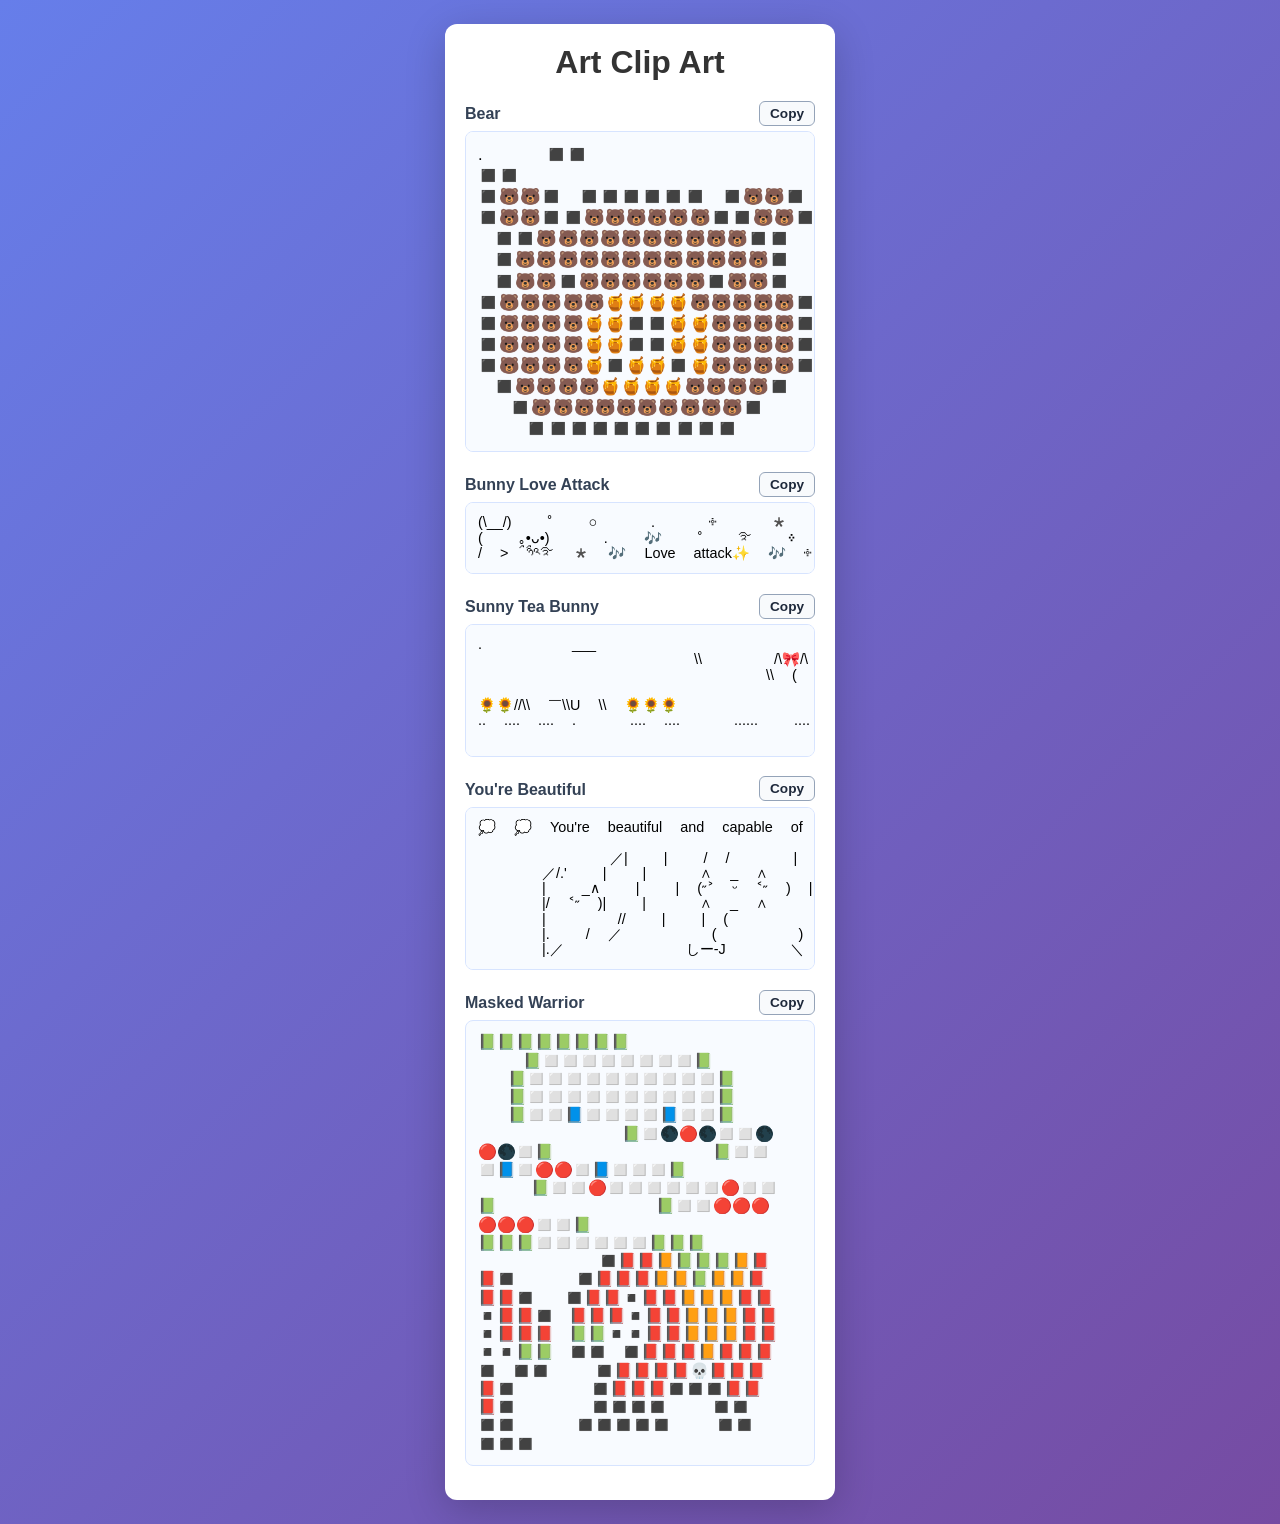
==== art/index.html @ ec059a57 "Add art" ====
<!DOCTYPE html>
<html lang="en">
<head>
    <meta charset="UTF-8">
    <meta name="viewport" content="width=device-width, initial-scale=1.0">
    <title>Art Clip Art</title>
    <link rel="stylesheet" href="styles.css">
</head>
<body>
    <main class="container">
        <h1>Art Clip Art</h1>
        <section class="clip-item">
            <div class="clip-item-header">
                <h2>Bear</h2>
                <button class="copy-btn" data-copy-target="art-bear" type="button">Copy</button>
            </div>
            <pre id="art-bear" class="clip-art">.   ◼◼　　　　　　　　　　◼◼
◼🐻🐻◼　◼◼◼◼◼◼　◼🐻🐻◼◼🐻🐻◼◼🐻🐻🐻🐻🐻🐻◼◼🐻🐻◼　◼◼🐻🐻🐻🐻🐻🐻🐻🐻🐻🐻◼◼　　◼🐻🐻🐻🐻🐻🐻🐻🐻🐻🐻🐻🐻◼　　◼🐻🐻◼🐻🐻🐻🐻🐻🐻◼🐻🐻◼　◼🐻🐻🐻🐻🐻🍯🍯🍯🍯🐻🐻🐻🐻🐻◼◼🐻🐻🐻🐻🍯🍯◼◼🍯🍯🐻🐻🐻🐻◼◼🐻🐻🐻🐻🍯🍯◼◼🍯🍯🐻🐻🐻🐻◼◼🐻🐻🐻🐻🍯◼🍯🍯◼🍯🐻🐻🐻🐻◼　◼🐻🐻🐻🐻🍯🍯🍯🍯🐻🐻🐻🐻◼　　　◼🐻🐻🐻🐻🐻🐻🐻🐻🐻🐻◼　　　　　◼◼◼◼◼◼◼◼◼◼</pre>
        </section>

        <section class="clip-item">
            <div class="clip-item-header">
                <h2>Bunny Love Attack</h2>
                <button class="copy-btn" data-copy-target="art-bunny-love" type="button">Copy</button>
            </div>
            <pre id="art-bunny-love" class="clip-art">(\__/)  ˚  ○   .   ༓   *  🎶  .   。࿐ ˖ 🎶
(  ｡•ᴗ•)   .  🎶  ˚  ࿐  ༶  🎶   .    *    ˖
/ > ཉྀའྀ࿐ * 🎶 Love attack✨ 🎶 ༓  .    *    ˖</pre>
        </section>

        <section class="clip-item">
            <div class="clip-item-header">
                <h2>Sunny Tea Bunny</h2>
                <button class="copy-btn" data-copy-target="art-sunny-tea" type="button">Copy</button>
            </div>
            <pre id="art-sunny-tea" class="clip-art">.     ___              🌞
            \\    /\🎀/\
                \\ (  -👀)
                    \\し☕  づ
🌻🌻//\\ ￣\\U \\ 🌻🌻🌻
.. .... .... .   .... ....   ......  ....
                                Everyone is crazy here</pre>
        </section>

        <section class="clip-item">
            <div class="clip-item-header">
                <h2>You're Beautiful</h2>
                <button class="copy-btn" data-copy-target="art-beautiful" type="button">Copy</button>
            </div>
            <pre id="art-beautiful" class="clip-art">💭 💭 You're beautiful and capable of GREAT things....
                                                ＿_＿＿_　
    　　　 ／|  |  / /　 　 |   | ＼
　　  ／/.&#39;  |  |   ∧ _ ∧    |   |//  ＼
　 　 |  _∧  |  | (˶˃ ᵕ ˂˶ ) |  |  ∧ _  |
　 　 |/ ˂˶ )|  |   ∧ _ ∧    |   |(˶˃  / |
　 　 |    //  |  | (　 　   ) |  |　 //  |
　 　 |.  / ／     (　　   )　  ＼//  |
　 　 |.／　      しー-J 　 　＼  |</pre>
        </section>

        <section class="clip-item">
            <div class="clip-item-header">
                <h2>Masked Warrior</h2>
                <button class="copy-btn" data-copy-target="art-masked-warrior" type="button">Copy</button>
            </div>
            <pre id="art-masked-warrior" class="clip-art">📗📗📗📗📗📗📗📗　　　　
　　　📗◻◻◻◻◻◻◻◻📗　　　
　　📗◻◻◻◻◻◻◻◻◻◻📗　
　　📗◻◻◻◻◻◻◻◻◻◻📗　　
　　📗◻◻📘◻◻◻◻📘◻◻📗　　      　　📗◻🌑🔴🌑◻◻🌑🔴🌑◻📗　　      　📗◻◻◻📘◻🔴🔴◻📘◻◻◻📗　      　📗◻◻🔴◻◻◻◻◻◻🔴◻◻📗　      　　📗◻◻🔴🔴🔴🔴🔴🔴◻◻📗　　      　　📗📗📗◻◻◻◻◻◻📗📗📗　　      　　　◼📕📕📙📗📗📗📙📕📕◼　　　　◼📕📕📕📙📙📗📙📙📕📕📕◼　　◼📕📕◾📕📕📙📙📙📕📕◾📕📕◼　📕📕📕◾📕📕📙📙📙📕📕◾📕📕📕　📗📗◾◾📕📕📙📙📙📕📕◾◾📗📗　◼◼　◼📕📕📕📙📕📕📕◼　◼◼　　　◼📕📕📕📕💀📕📕📕📕◼　　　　　◼📕📕📕◼◼◼📕📕📕◼　　　　　◼◼◼◼　　　◼◼◼◼　　　　◼◼◼◼◼　　　◼◼◼◼◼</pre>
        </section>
    </main>

    <script>
        function formatToColumns(text, columns) {
            const lines = text.split('\n');
            const formatted = [];

            lines.forEach((line) => {
                const glyphs = Array.from(line);
                if (glyphs.length <= columns) {
                    formatted.push(line);
                    return;
                }

                for (let i = 0; i < glyphs.length; i += columns) {
                    formatted.push(glyphs.slice(i, i + columns).join(''));
                }
            });

            return formatted.join('\n');
        }

        function prepareGamePreview(artId, columns) {
            const artEl = document.getElementById(artId);
            if (!artEl) {
                return;
            }

            const raw = artEl.textContent;
            artEl.dataset.raw = raw;
            artEl.textContent = formatToColumns(raw, columns);
        }

        async function copyClipArt(targetId, buttonEl) {
            const artEl = document.getElementById(targetId);
            if (!artEl) {
                return;
            }

            const originalLabel = buttonEl.textContent;
            try {
                await navigator.clipboard.writeText(artEl.dataset.raw || artEl.textContent);
                buttonEl.textContent = 'Copied';
            } catch (err) {
                buttonEl.textContent = 'Failed';
            }

            setTimeout(() => {
                buttonEl.textContent = originalLabel;
            }, 1200);
        }

        document.querySelectorAll('.copy-btn').forEach((buttonEl) => {
            buttonEl.addEventListener('click', () => {
                const targetId = buttonEl.getAttribute('data-copy-target');
                if (targetId) {
                    copyClipArt(targetId, buttonEl);
                }
            });
        });

        prepareGamePreview('art-bear', 16);
        prepareGamePreview('art-masked-warrior', 16);
    </script>
</body>
</html>
---- art/styles.css ----
* {
    margin: 0;
    padding: 0;
    box-sizing: border-box;
}

body {
    font-family: 'Segoe UI', Tahoma, Geneva, Verdana, sans-serif;
    background: linear-gradient(135deg, #667eea 0%, #764ba2 100%);
    min-height: 100vh;
    padding: 24px;
}

.container {
    width: min(100%, 390px);
    margin: 0 auto;
    background: #fff;
    border-radius: 12px;
    box-shadow: 0 10px 40px rgba(0, 0, 0, 0.2);
    padding: 20px;
}

h1 {
    color: #333;
    margin-bottom: 14px;
    text-align: center;
}

h2 {
    color: #334155;
    font-size: 1rem;
    margin: 10px 0 8px;
}

.clip-item {
    margin-bottom: 14px;
}

.clip-item-header {
    display: flex;
    justify-content: space-between;
    align-items: center;
    gap: 10px;
}

.copy-btn {
    border: 1px solid #94a3b8;
    background: #f8fafc;
    color: #1e293b;
    border-radius: 6px;
    padding: 4px 10px;
    font-size: 0.85rem;
    font-weight: 600;
    cursor: pointer;
}

.copy-btn:hover {
    background: #e2e8f0;
}

.clip-art {
    background: #f8fbff;
    border: 1px solid #d7e4ff;
    border-radius: 8px;
    padding: 12px;
    overflow-x: auto;
    white-space: pre;
    line-height: 1.06;
    font-size: 0.9rem;
    font-family: 'Segoe UI Emoji', 'Apple Color Emoji', 'Noto Color Emoji', 'Segoe UI', sans-serif;
    user-select: text;
}

#art-bear {
    line-height: 1.28;
    font-size: 1.03rem;
    letter-spacing: 0.01em;
}

#art-masked-warrior {
    line-height: 1.2;
    font-size: 0.95rem;
}

@media (max-width: 640px) {
    .container {
        padding: 14px;
    }

    .clip-art {
        font-size: 0.78rem;
        line-height: 1.02;
    }

    #art-bear {
        line-height: 1.2;
        font-size: 0.92rem;
    }

    #art-masked-warrior {
        line-height: 1.12;
        font-size: 0.84rem;
    }

}
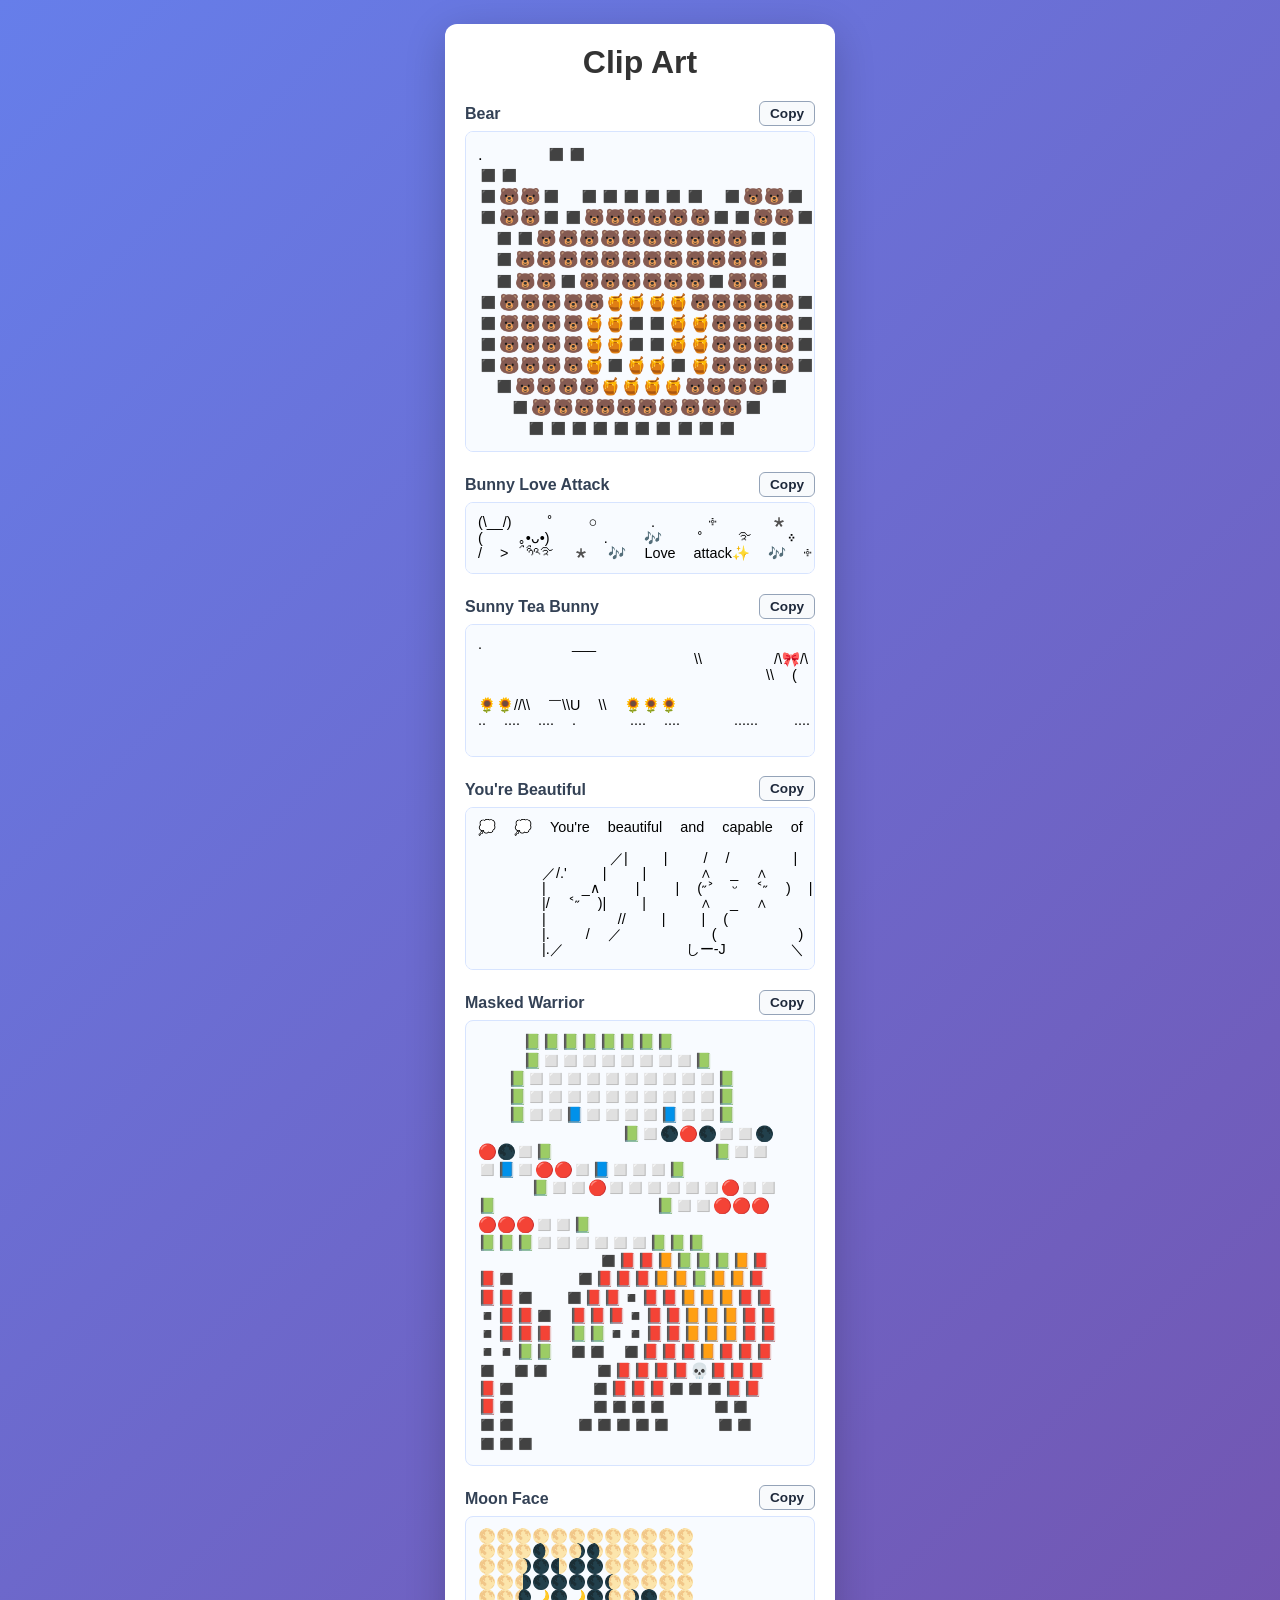
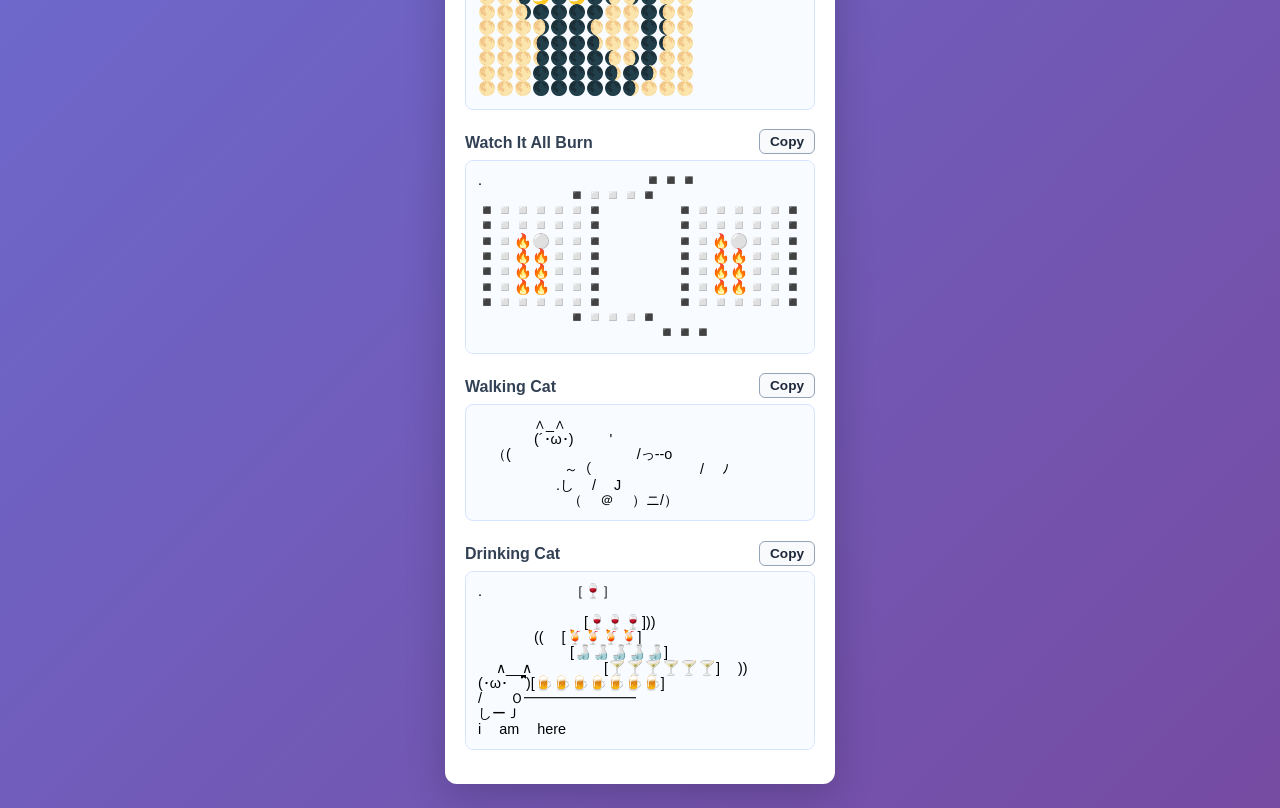
==== commit 34308e44: "update art" ====
--- a/art/index.html
+++ b/art/index.html
@@ -8,7 +8,8 @@
 </head>
 <body>
     <main class="container">
-        <h1>Art Clip Art</h1>
+        <h1>Clip Art</h1>
+        <div class="clips-grid">
         <section class="clip-item">
             <div class="clip-item-header">
                 <h2>Bear</h2>
@@ -63,12 +64,79 @@
                 <h2>Masked Warrior</h2>
                 <button class="copy-btn" data-copy-target="art-masked-warrior" type="button">Copy</button>
             </div>
-            <pre id="art-masked-warrior" class="clip-art">📗📗📗📗📗📗📗📗　　　　
+            <pre id="art-masked-warrior" class="clip-art">　　　📗📗📗📗📗📗📗📗　　　　
 　　　📗◻◻◻◻◻◻◻◻📗　　　
 　　📗◻◻◻◻◻◻◻◻◻◻📗　
 　　📗◻◻◻◻◻◻◻◻◻◻📗　　
 　　📗◻◻📘◻◻◻◻📘◻◻📗　　      　　📗◻🌑🔴🌑◻◻🌑🔴🌑◻📗　　      　📗◻◻◻📘◻🔴🔴◻📘◻◻◻📗　      　📗◻◻🔴◻◻◻◻◻◻🔴◻◻📗　      　　📗◻◻🔴🔴🔴🔴🔴🔴◻◻📗　　      　　📗📗📗◻◻◻◻◻◻📗📗📗　　      　　　◼📕📕📙📗📗📗📙📕📕◼　　　　◼📕📕📕📙📙📗📙📙📕📕📕◼　　◼📕📕◾📕📕📙📙📙📕📕◾📕📕◼　📕📕📕◾📕📕📙📙📙📕📕◾📕📕📕　📗📗◾◾📕📕📙📙📙📕📕◾◾📗📗　◼◼　◼📕📕📕📙📕📕📕◼　◼◼　　　◼📕📕📕📕💀📕📕📕📕◼　　　　　◼📕📕📕◼◼◼📕📕📕◼　　　　　◼◼◼◼　　　◼◼◼◼　　　　◼◼◼◼◼　　　◼◼◼◼◼</pre>
         </section>
+
+        <section class="clip-item">
+            <div class="clip-item-header">
+                <h2>Moon Face</h2>
+                <button class="copy-btn" data-copy-target="art-moon-face" type="button">Copy</button>
+            </div>
+            <pre id="art-moon-face" class="clip-art">🌕🌕🌕🌕🌕🌕🌕🌕🌕🌕🌕🌕
+🌕🌕🌕🌒🌕🌖🌒🌕🌕🌕🌕🌕
+🌕🌕🌖🌑🌓🌑🌑🌕🌕🌕🌕🌕
+🌕🌕🌗🌑🌑🌑🌑🌔🌕🌕🌕🌕
+🌕🌕🌘🌙🌑🌙🌑🌔🌖🌑🌕🌕
+🌕🌕🌖🌑🌑🌑🌑🌕🌕🌑🌔🌕
+🌕🌕🌕🌖🌑🌑🌔🌕🌕🌑🌔🌕
+🌕🌕🌕🌘🌑🌑🌒🌕🌕🌑🌔🌕
+🌕🌕🌕🌘🌑🌑🌑🌔🌖🌑🌕🌕
+🌕🌕🌕🌑🌑🌑🌑🌒🌑🌒🌕🌕
+🌕🌕🌕🌑🌑🌑🌑🌑🌒🌕🌕🌕</pre>
+        </section>
+
+        <section class="clip-item">
+            <div class="clip-item-header">
+                <h2>Watch It All Burn</h2>
+                <button class="copy-btn" data-copy-target="art-burn" type="button">Copy</button>
+            </div>
+            <pre id="art-burn" class="clip-art">.         ◾◾◾                    ◾◾◾
+     ◾◽◽◽◾            ◾◽◽◽◾
+◾◽◽◽◽◽◾    ◾◽◽◽◽◽◾
+◾◽◽◽◽◽◾    ◾◽◽◽◽◽◾
+◾◽🔥⚪◽◽◾    ◾◽🔥⚪◽◽◾
+◾◽🔥🔥◽◽◾    ◾◽🔥🔥◽◽◾
+◾◽🔥🔥◽◽◾    ◾◽🔥🔥◽◽◾
+◾◽🔥🔥◽◽◾    ◾◽🔥🔥◽◽◾
+◾◽◽◽◽◽◾    ◾◽◽◽◽◽◾
+     ◾◽◽◽◾            ◾◽◽◽◾
+          ◾◾◾                    ◾◾◾                                Watch it all burn!! 🔥 🔥</pre>
+        </section>
+
+        <section class="clip-item">
+            <div class="clip-item-header">
+                <h2>Walking Cat</h2>
+                <button class="copy-btn" data-copy-target="art-walking-cat" type="button">Copy</button>
+            </div>
+            <pre id="art-walking-cat" class="clip-art">　　　　∧_∧    
+　　　　(´･ω･)  '
+　（(       /っ--o   
+　    ～（      / ﾉ
+　　　  .し / J
+     （ ＠ ）ニ/）</pre>
+        </section>
+
+        <section class="clip-item">
+            <div class="clip-item-header">
+                <h2>Drinking Cat</h2>
+                <button class="copy-btn" data-copy-target="art-drinking-cat" type="button">Copy</button>
+            </div>
+            <pre id="art-drinking-cat" class="clip-art">.　　　　　 ［🍷］
+                    ［🍺🍺］
+　　　　　  [🍷🍷🍷]))
+　　　　(( [🍹🍹🍹🍹]
+　　　　  [🍶🍶🍶🍶🍶]
+ ∧__∧    [🍸🍸🍸🍸🍸🍸] ))
+(･ω･ )[ྀིྀིྀིྀིྀིྀིྀི🍺🍺🍺🍺🍺🍺🍺]  
+/　　Ｏ━━━━━━━━ 
+しーＪ
+i am here</pre>
+        </section>
+    </div>
     </main>
 
     <script>
